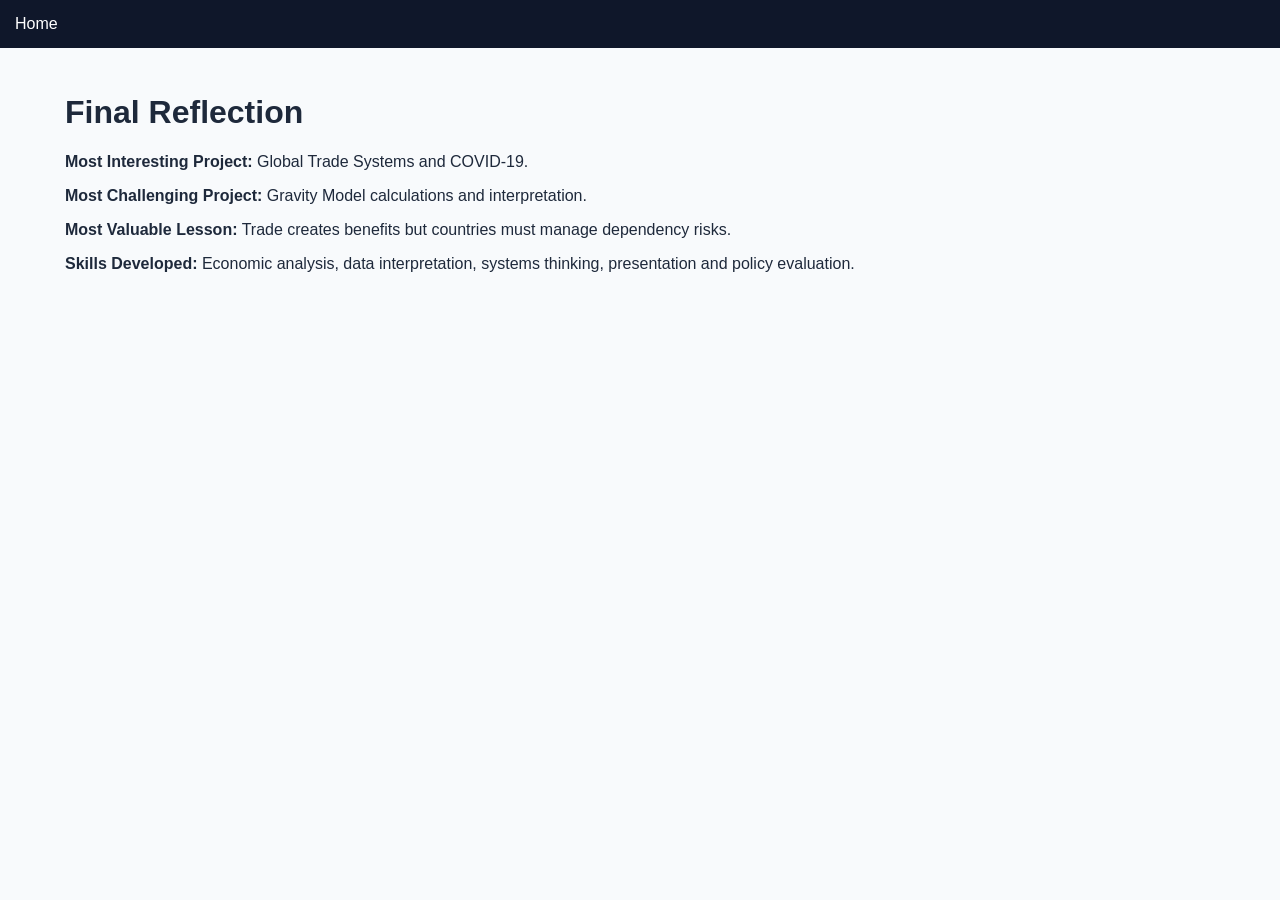
==== reflection.html @ 01178fcf "Add files via upload" ====
<html><head><link rel='stylesheet' href='css/style.css'></head><body><nav><a href='index.html'>Home</a></nav><div class='container'>
<h1>Final Reflection</h1>
<p><b>Most Interesting Project:</b> Global Trade Systems and COVID-19.</p>
<p><b>Most Challenging Project:</b> Gravity Model calculations and interpretation.</p>
<p><b>Most Valuable Lesson:</b> Trade creates benefits but countries must manage dependency risks.</p>
<p><b>Skills Developed:</b> Economic analysis, data interpretation, systems thinking, presentation and policy evaluation.</p>
</div></body></html>
---- css/style.css ----
*{box-sizing:border-box}body{margin:0;font-family:Segoe UI,Arial,sans-serif;background:#f8fafc;color:#1e293b}
nav{background:#0f172a;padding:15px;position:sticky;top:0}nav a{color:#fff;text-decoration:none;margin-right:18px}
.hero{background:linear-gradient(135deg,#2563eb,#0f172a);color:#fff;padding:90px 20px;text-align:center}
.container{max-width:1200px;margin:auto;padding:25px}
.cards{display:grid;grid-template-columns:repeat(auto-fit,minmax(250px,1fr));gap:20px}
.card{background:#fff;padding:20px;border-radius:12px;box-shadow:0 2px 10px rgba(0,0,0,.1)}
.btn{background:#f59e0b;color:#fff;padding:10px 15px;text-decoration:none;border-radius:6px}
.section{margin:30px 0}.demo{background:#eef4ff;padding:15px;border-radius:10px}
footer{background:#0f172a;color:#fff;text-align:center;padding:20px;margin-top:40px}
input,select{padding:8px;margin:5px}
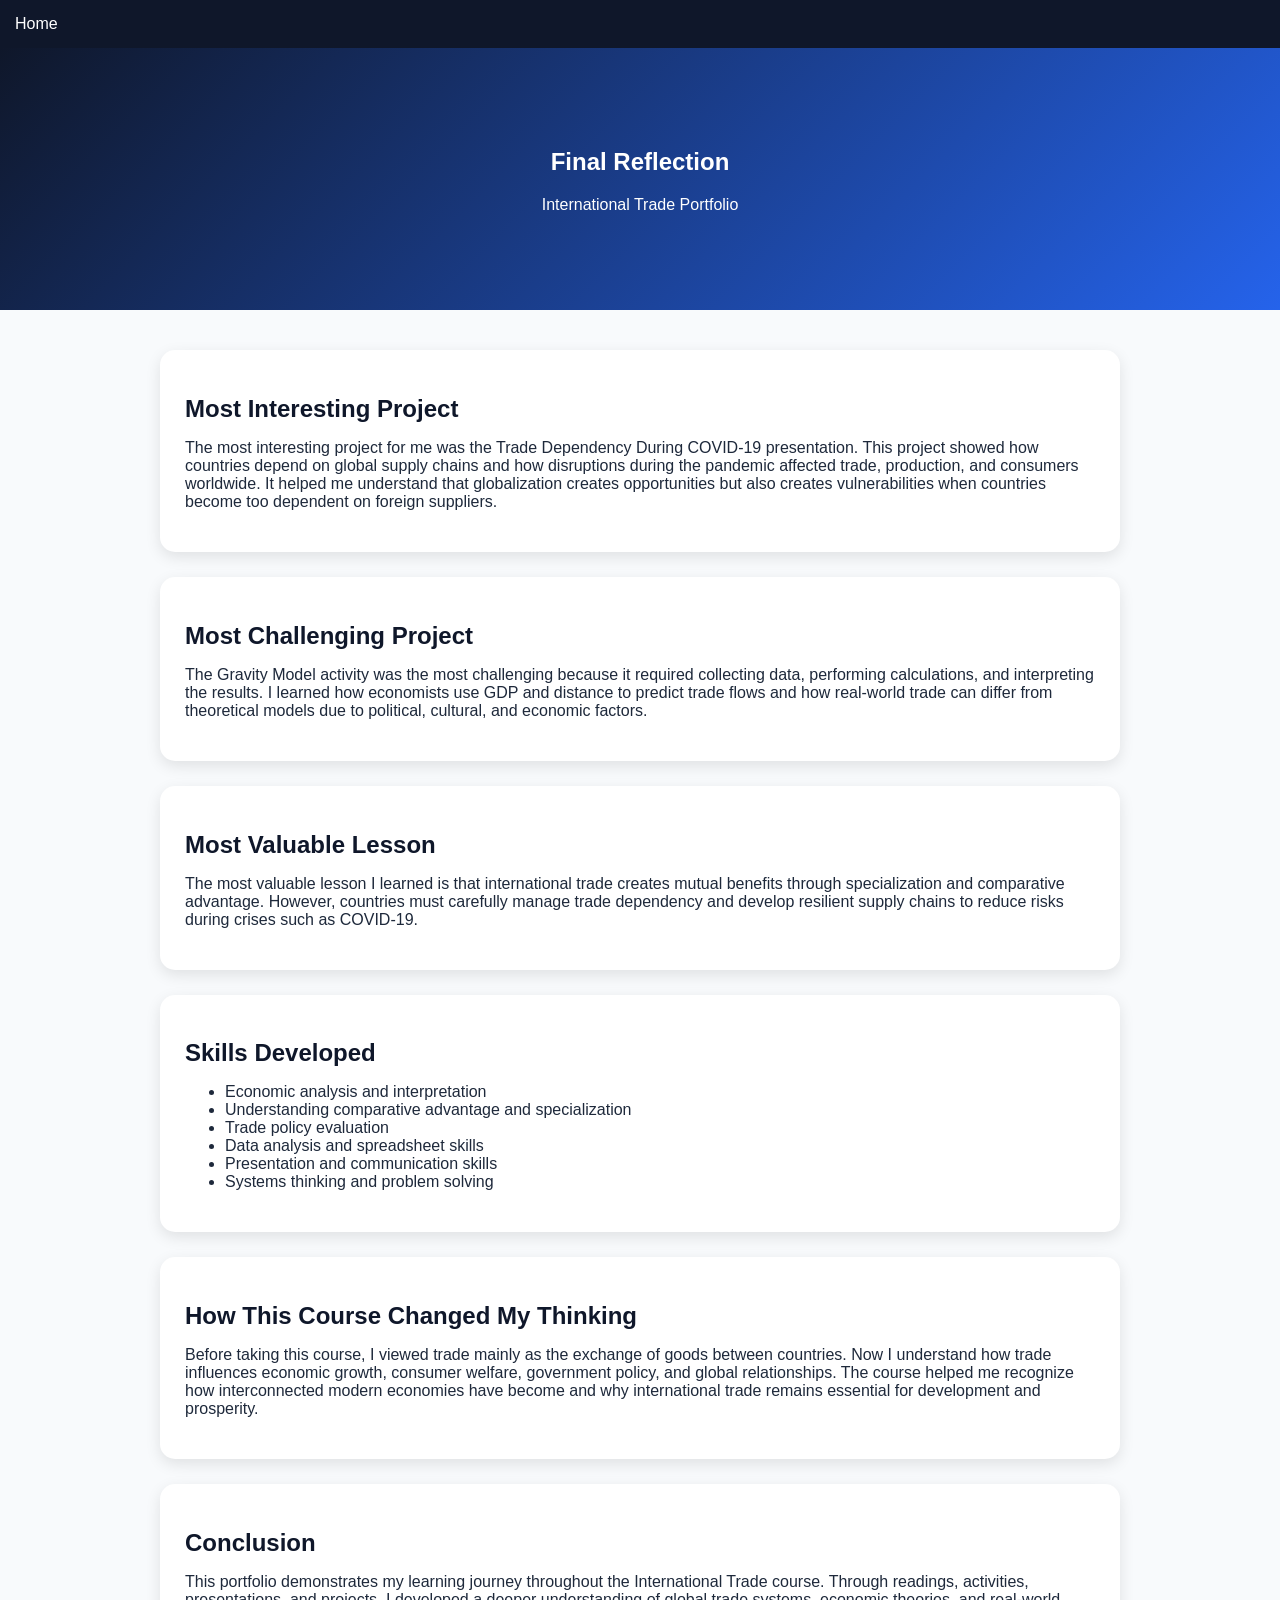
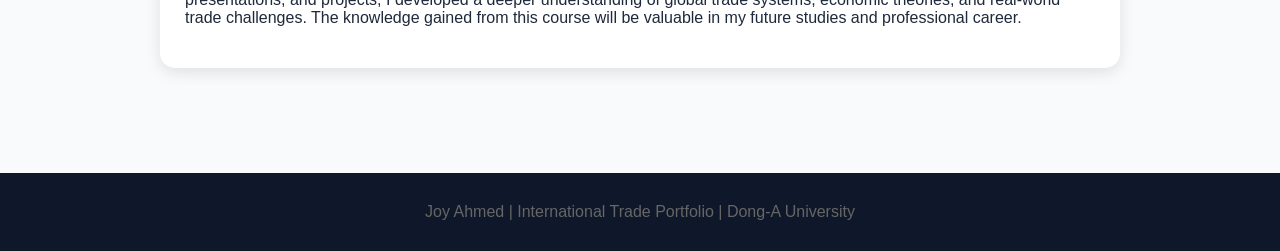
==== commit a31dd99f: "Update reflection.html" ====
--- a/reflection.html
+++ b/reflection.html
@@ -1,7 +1,121 @@
-<html><head><link rel='stylesheet' href='css/style.css'></head><body><nav><a href='index.html'>Home</a></nav><div class='container'>
+<!DOCTYPE html>
+<html lang="en">
+<head>
+<meta charset="UTF-8">
+<meta name="viewport" content="width=device-width, initial-scale=1.0">
+<title>Final Reflection</title>
+
+<link rel="stylesheet" href="css/style.css">
+
+<style>
+.hero{
+background:linear-gradient(135deg,#0F172A,#2563EB);
+color:white;
+padding:80px 20px;
+text-align:center;
+}
+
+.container{
+max-width:1000px;
+margin:auto;
+padding:40px 20px;
+}
+
+.card{
+background:white;
+padding:25px;
+margin-bottom:25px;
+border-radius:15px;
+box-shadow:0 5px 15px rgba(0,0,0,.1);
+}
+
+.card h2{
+margin-bottom:15px;
+color:#0F172A;
+}
+
+footer{
+text-align:center;
+padding:30px;
+color:#666;
+}
+</style>
+
+</head>
+
+<body>
+
+<nav>
+<a href="index.html">Home</a>
+</nav>
+
+<section class="hero">
 <h1>Final Reflection</h1>
-<p><b>Most Interesting Project:</b> Global Trade Systems and COVID-19.</p>
-<p><b>Most Challenging Project:</b> Gravity Model calculations and interpretation.</p>
-<p><b>Most Valuable Lesson:</b> Trade creates benefits but countries must manage dependency risks.</p>
-<p><b>Skills Developed:</b> Economic analysis, data interpretation, systems thinking, presentation and policy evaluation.</p>
-</div></body></html>+<p>International Trade Portfolio</p>
+</section>
+
+<div class="container">
+
+<div class="card">
+<h2>Most Interesting Project</h2>
+<p>
+The most interesting project for me was the Trade Dependency During COVID-19 presentation.
+This project showed how countries depend on global supply chains and how disruptions during the pandemic affected trade, production, and consumers worldwide.
+It helped me understand that globalization creates opportunities but also creates vulnerabilities when countries become too dependent on foreign suppliers.
+</p>
+</div>
+
+<div class="card">
+<h2>Most Challenging Project</h2>
+<p>
+The Gravity Model activity was the most challenging because it required collecting data, performing calculations, and interpreting the results.
+I learned how economists use GDP and distance to predict trade flows and how real-world trade can differ from theoretical models due to political, cultural, and economic factors.
+</p>
+</div>
+
+<div class="card">
+<h2>Most Valuable Lesson</h2>
+<p>
+The most valuable lesson I learned is that international trade creates mutual benefits through specialization and comparative advantage.
+However, countries must carefully manage trade dependency and develop resilient supply chains to reduce risks during crises such as COVID-19.
+</p>
+</div>
+
+<div class="card">
+<h2>Skills Developed</h2>
+<ul>
+<li>Economic analysis and interpretation</li>
+<li>Understanding comparative advantage and specialization</li>
+<li>Trade policy evaluation</li>
+<li>Data analysis and spreadsheet skills</li>
+<li>Presentation and communication skills</li>
+<li>Systems thinking and problem solving</li>
+</ul>
+</div>
+
+<div class="card">
+<h2>How This Course Changed My Thinking</h2>
+<p>
+Before taking this course, I viewed trade mainly as the exchange of goods between countries.
+Now I understand how trade influences economic growth, consumer welfare, government policy, and global relationships.
+The course helped me recognize how interconnected modern economies have become and why international trade remains essential for development and prosperity.
+</p>
+</div>
+
+<div class="card">
+<h2>Conclusion</h2>
+<p>
+This portfolio demonstrates my learning journey throughout the International Trade course.
+Through readings, activities, presentations, and projects, I developed a deeper understanding of global trade systems, economic theories, and real-world trade challenges.
+The knowledge gained from this course will be valuable in my future studies and professional career.
+</p>
+</div>
+
+</div>
+
+<footer>
+Joy Ahmed | International Trade Portfolio | Dong-A University
+</footer>
+
+</body>
+</html>
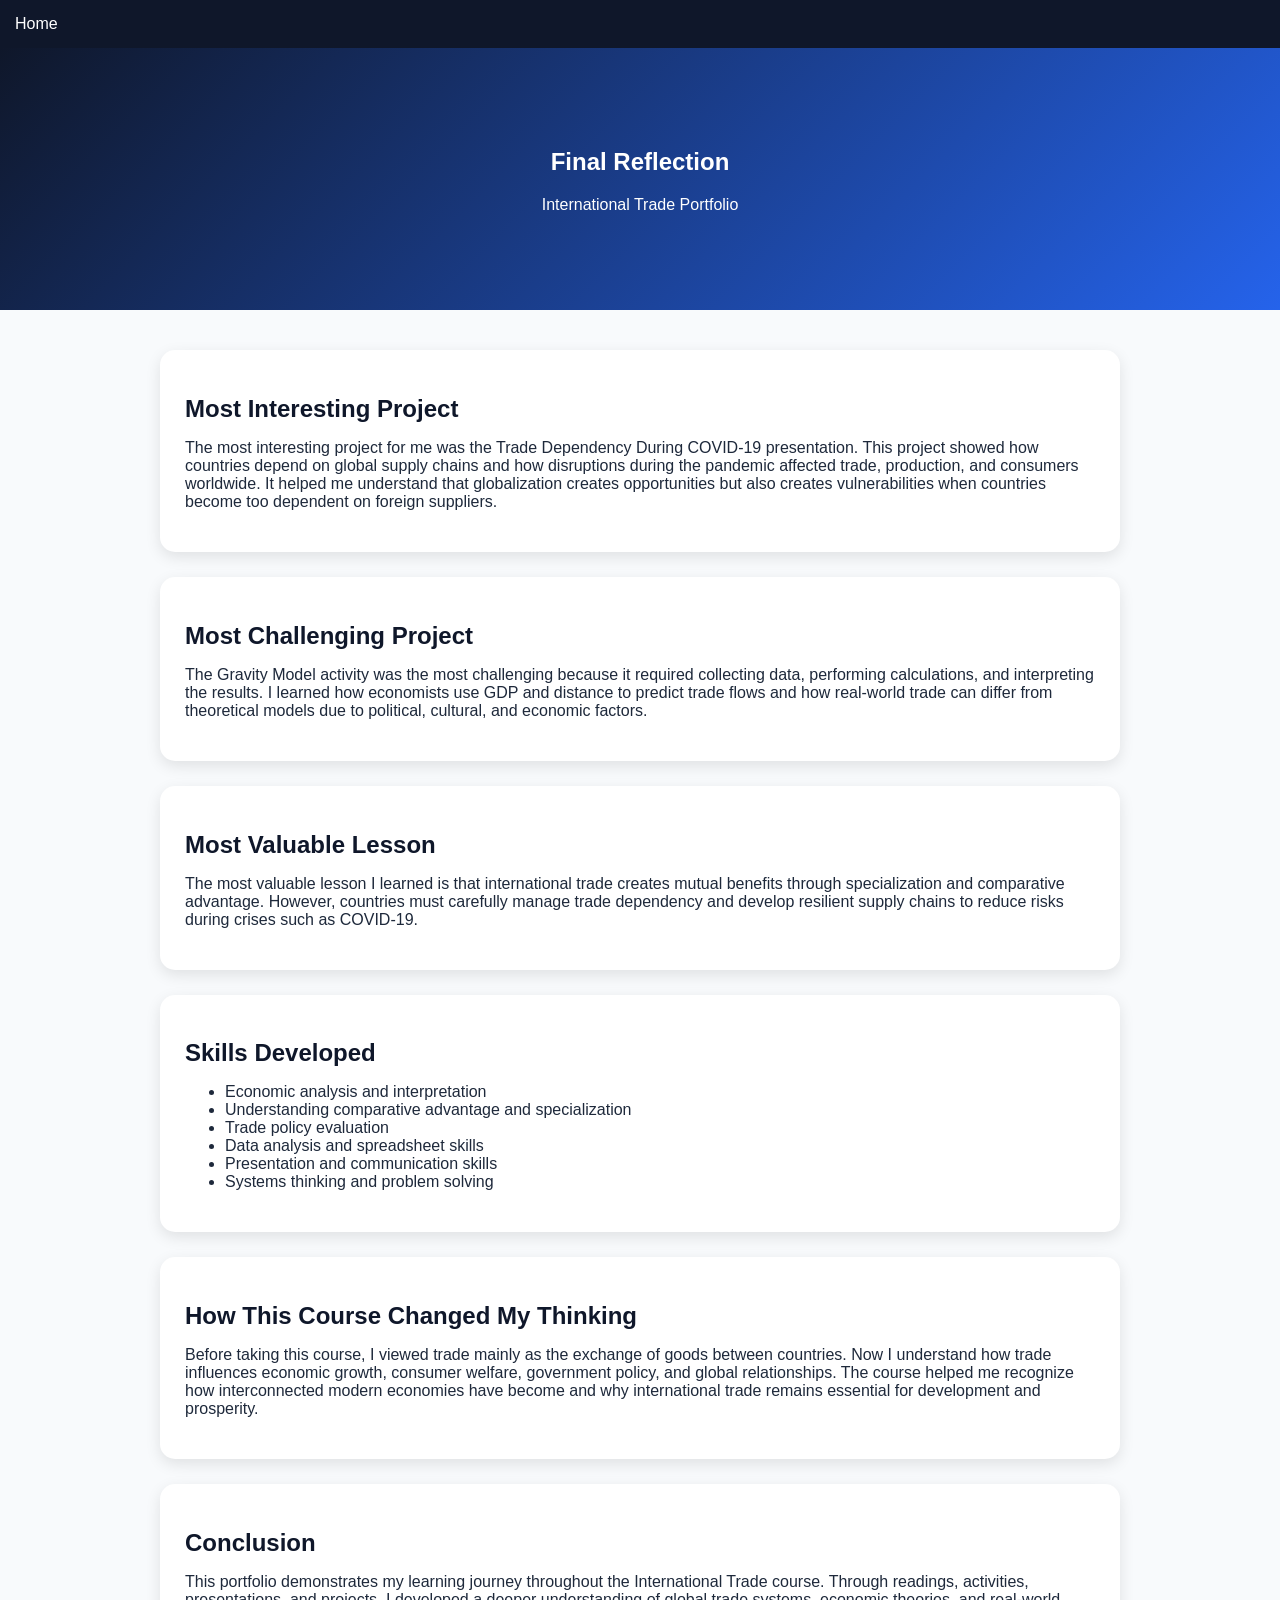
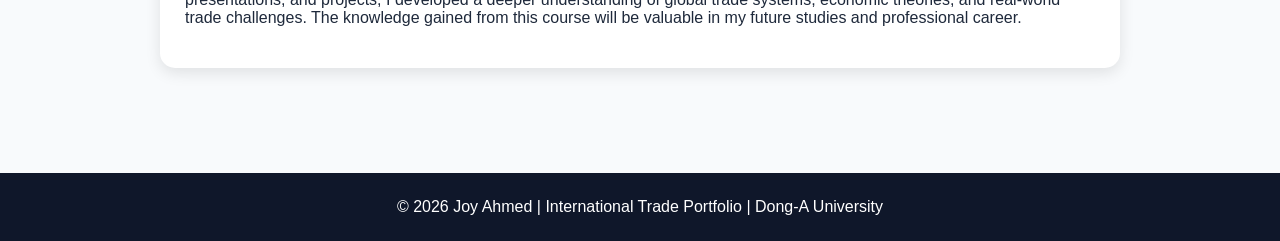
==== commit 10ca43ed: "Update reflection.html" ====
--- a/reflection.html
+++ b/reflection.html
@@ -113,9 +113,16 @@
 
 </div>
 
-<footer>
-Joy Ahmed | International Trade Portfolio | Dong-A University
+<footer style="
+text-align:center;
+padding:25px;
+background:#0F172A;
+color:white;
+margin-top:40px;
+">
+© 2026 Joy Ahmed | International Trade Portfolio | Dong-A University
 </footer>
+
 
 </body>
 </html>
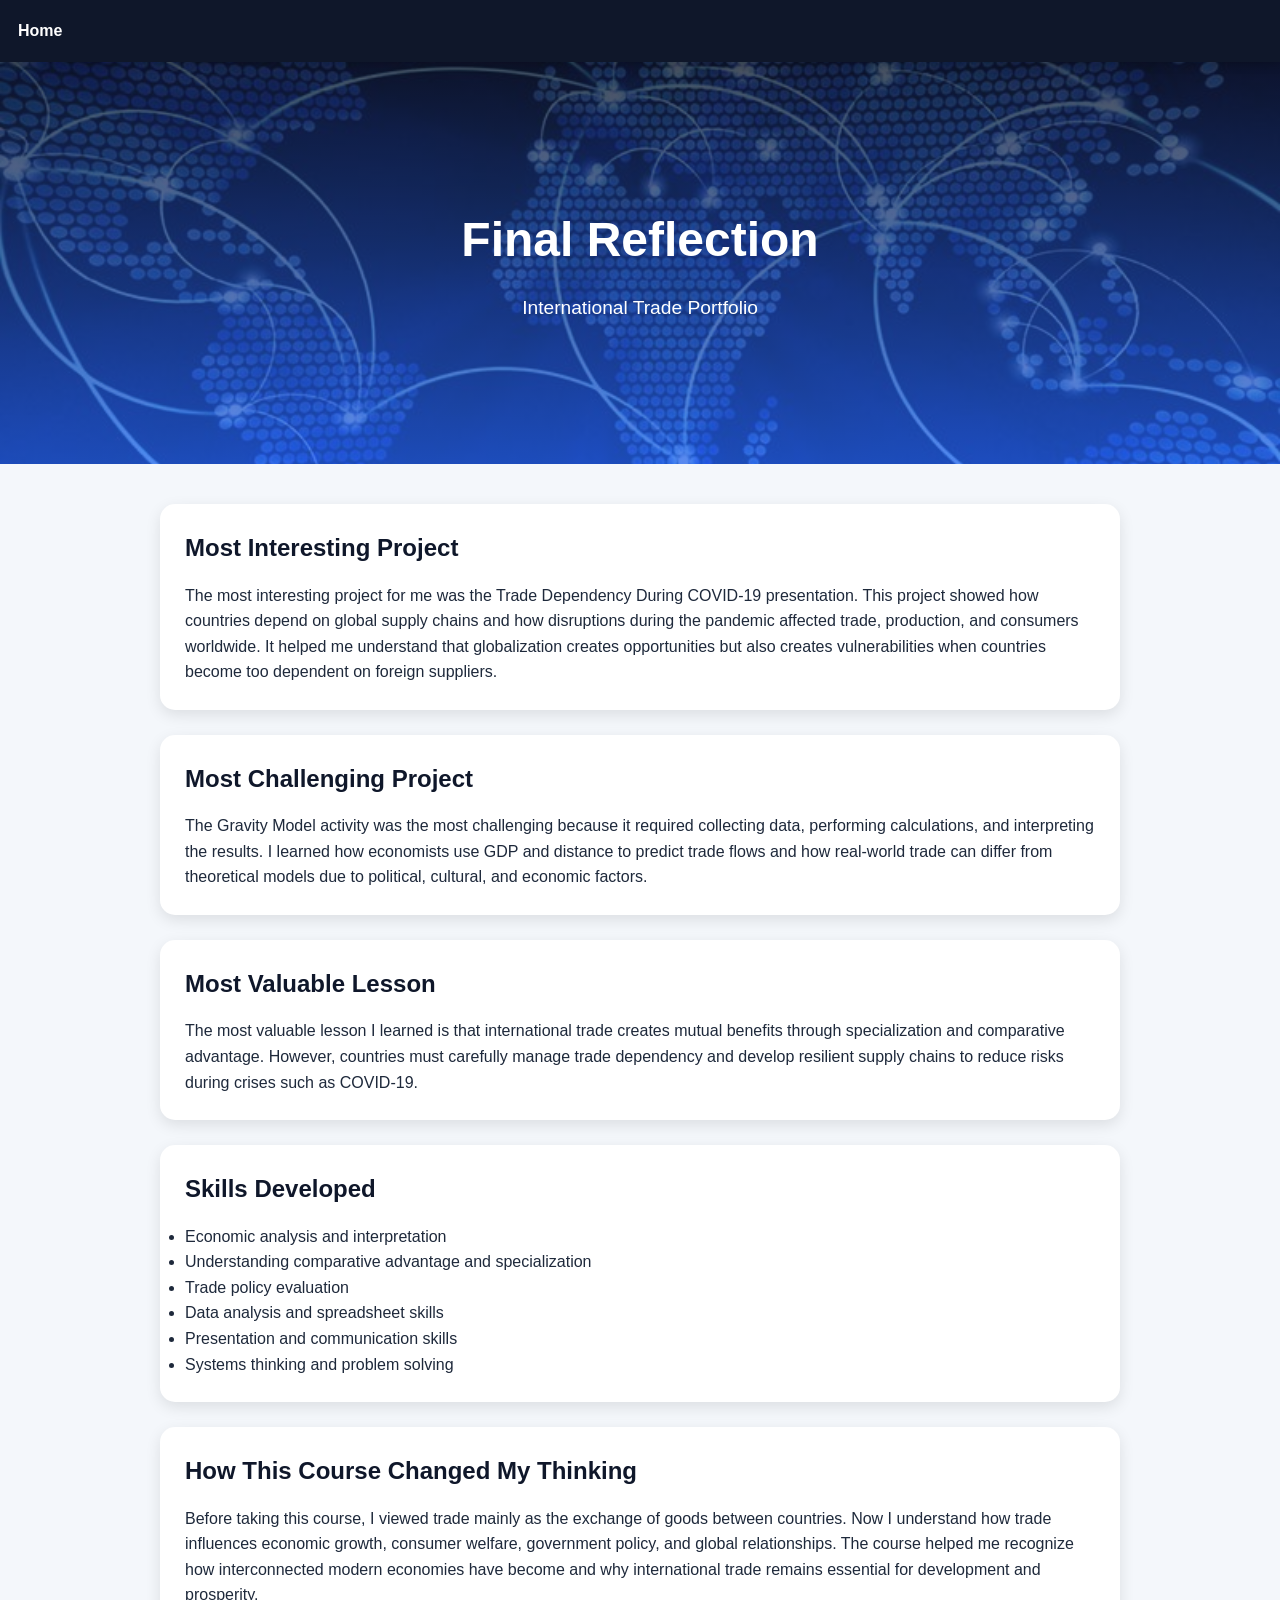
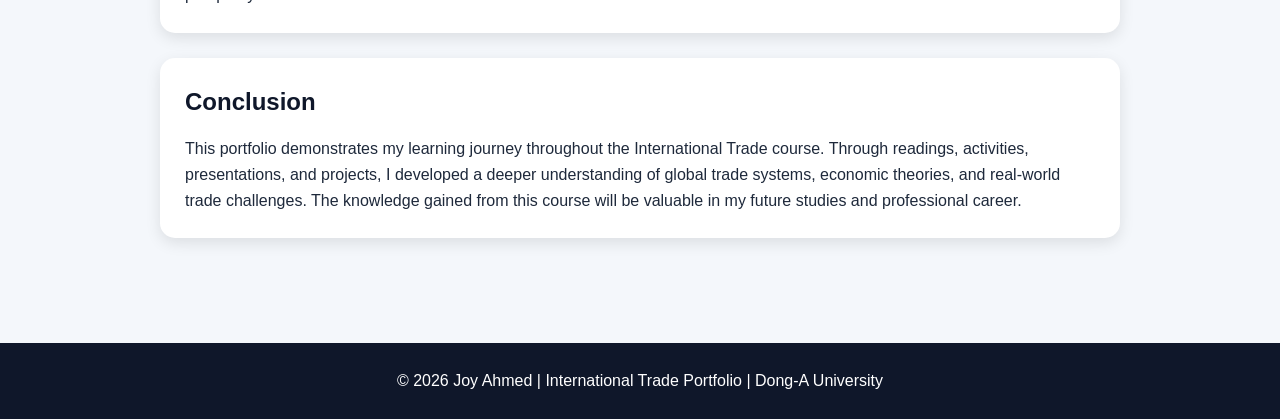
==== commit 61ae8d14: "Update reflection.html" ====
--- a/reflection.html
+++ b/reflection.html
@@ -8,13 +8,22 @@
 <link rel="stylesheet" href="css/style.css">
 
 <style>
-.hero{
-background:linear-gradient(135deg,#0F172A,#2563EB);
+.project-header{
+background:
+linear-gradient(
+rgba(15,23,42,.75),
+rgba(37,99,235,.75)
+),
+url("images/reflections-bg.jpg");
+
+background-size:cover;
+background-position:center;
+background-repeat:no-repeat;
+
 color:white;
-padding:80px 20px;
+padding:120px 20px;
 text-align:center;
 }
-
 .container{
 max-width:1000px;
 margin:auto;
--- a/css/style.css
+++ b/css/style.css
@@ -1,11 +1,123 @@
+*{
+box-sizing:border-box;
+margin:0;
+padding:0;
+}
 
-*{box-sizing:border-box}body{margin:0;font-family:Segoe UI,Arial,sans-serif;background:#f8fafc;color:#1e293b}
-nav{background:#0f172a;padding:15px;position:sticky;top:0}nav a{color:#fff;text-decoration:none;margin-right:18px}
-.hero{background:linear-gradient(135deg,#2563eb,#0f172a);color:#fff;padding:90px 20px;text-align:center}
-.container{max-width:1200px;margin:auto;padding:25px}
-.cards{display:grid;grid-template-columns:repeat(auto-fit,minmax(250px,1fr));gap:20px}
-.card{background:#fff;padding:20px;border-radius:12px;box-shadow:0 2px 10px rgba(0,0,0,.1)}
-.btn{background:#f59e0b;color:#fff;padding:10px 15px;text-decoration:none;border-radius:6px}
-.section{margin:30px 0}.demo{background:#eef4ff;padding:15px;border-radius:10px}
-footer{background:#0f172a;color:#fff;text-align:center;padding:20px;margin-top:40px}
-input,select{padding:8px;margin:5px}
+body{
+font-family:'Segoe UI',Arial,sans-serif;
+background:#f4f7fb;
+color:#1e293b;
+line-height:1.6;
+}
+
+nav{
+background:#0f172a;
+padding:18px;
+position:sticky;
+top:0;
+z-index:1000;
+box-shadow:0 2px 10px rgba(0,0,0,.2);
+}
+
+nav a{
+color:white;
+text-decoration:none;
+margin-right:20px;
+font-weight:600;
+}
+
+.hero{
+background:
+linear-gradient(
+rgba(15,23,42,.75),
+rgba(37,99,235,.75)
+),
+url("../images/world image2.jpg");
+
+background-size:cover;
+background-position:center;
+background-repeat:no-repeat;
+
+color:white;
+padding:140px 20px;
+text-align:center;
+}
+
+.hero h1{
+font-size:3rem;
+margin-bottom:15px;
+}
+
+.hero p{
+font-size:1.2rem;
+}
+
+.container{
+max-width:1200px;
+margin:auto;
+padding:30px;
+}
+
+.cards{
+display:grid;
+grid-template-columns:repeat(auto-fit,minmax(250px,1fr));
+gap:25px;
+}
+
+.card{
+background:white;
+padding:25px;
+border-radius:15px;
+box-shadow:0 5px 15px rgba(0,0,0,.1);
+transition:.3s;
+}
+
+.card:hover{
+transform:translateY(-8px);
+}
+
+.btn{
+background:#2563eb;
+color:white;
+padding:12px 18px;
+text-decoration:none;
+border-radius:8px;
+display:inline-block;
+margin-top:10px;
+font-weight:600;
+}
+
+.btn:hover{
+background:#1d4ed8;
+}
+
+.section{
+margin:30px 0;
+}
+
+.demo{
+background:#eef4ff;
+padding:20px;
+border-radius:12px;
+}
+
+input,select{
+padding:10px;
+margin:5px;
+border:1px solid #cbd5e1;
+border-radius:6px;
+}
+
+img{
+max-width:100%;
+border-radius:12px;
+}
+
+footer{
+background:#0f172a;
+color:white;
+text-align:center;
+padding:25px;
+margin-top:50px;
+}
